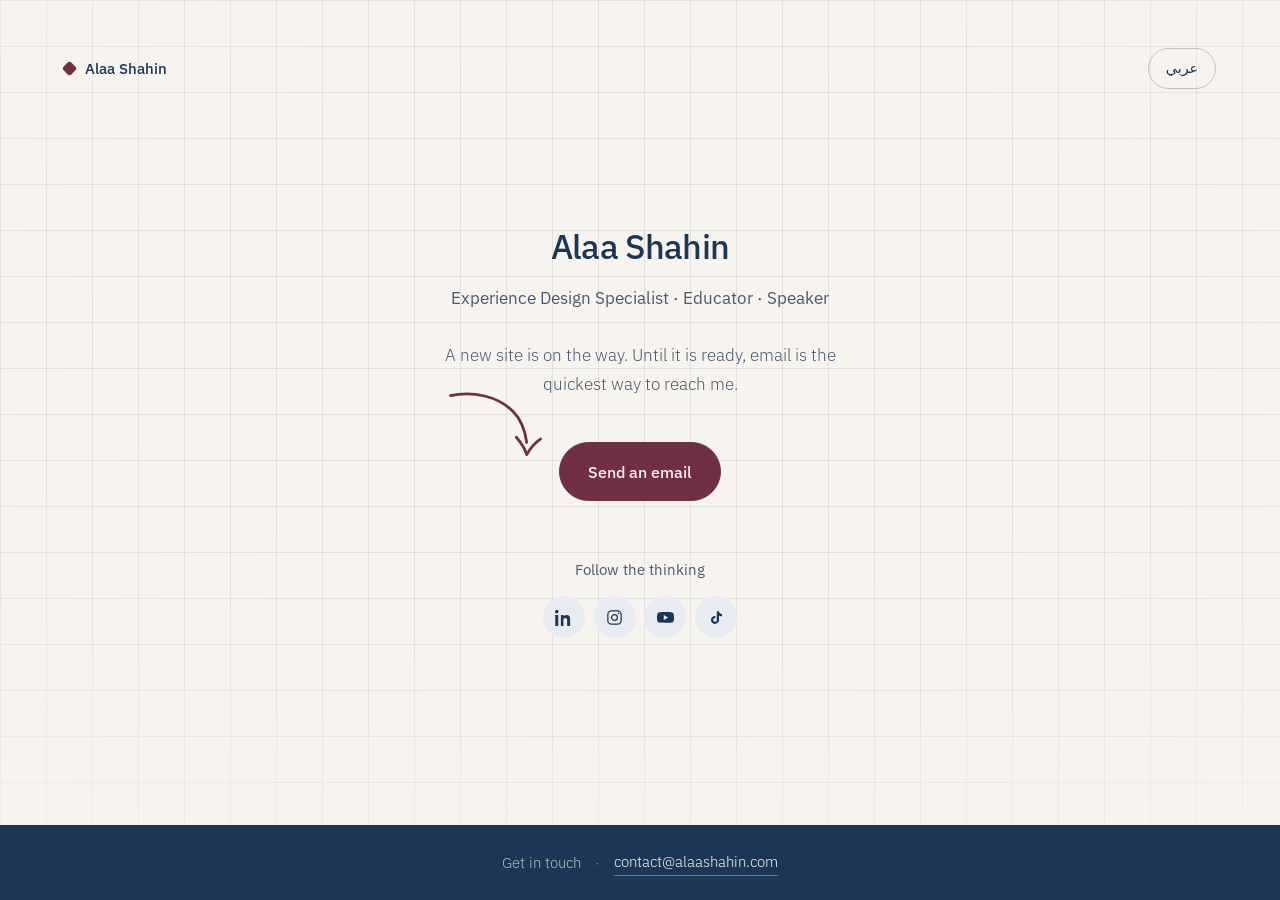
==== index.html @ 63968dbb "Lead the holding page with the name and the role line Drops the "Ask better questions / design bette" ====
<!DOCTYPE html>
<html lang="en" dir="ltr">
<head>
<meta charset="utf-8">
<meta name="viewport" content="width=device-width, initial-scale=1, viewport-fit=cover">
<title>Alaa Shahin — Experience Design Specialist, Educator, Speaker</title>
<meta name="description" content="Alaa Shahin — experience design, research and teaching. A new site is on the way; email is the quickest way to reach me in the meantime.">
<link rel="canonical" href="https://alaashahin.com/">
<meta name="theme-color" content="#F7F3EE">
<meta property="og:type" content="website">
<meta property="og:site_name" content="Alaa Shahin">
<meta property="og:title" content="Alaa Shahin — Experience Design Specialist, Educator, Speaker">
<meta property="og:description" content="A new site is on the way. Email is the quickest way to reach me in the meantime.">
<meta property="og:url" content="https://alaashahin.com/">

<link rel="icon" href="data:image/svg+xml,<svg xmlns=%27http://www.w3.org/2000/svg%27 viewBox=%270 0 100 100%27><rect width=%27100%27 height=%27100%27 rx=%2722%27 fill=%27%23F7F3EE%27/><rect x=%2736%27 y=%2736%27 width=%2728%27 height=%2728%27 rx=%276%27 fill=%27%23702F44%27 transform=%27rotate(45 50 50)%27/></svg>">

<link rel="preconnect" href="https://fonts.googleapis.com">
<link rel="preconnect" href="https://fonts.gstatic.com" crossorigin>
<link rel="stylesheet" href="https://fonts.googleapis.com/css2?family=El+Messiri:wght@400..700&family=IBM+Plex+Sans:wght@300;400;500;600;700&display=swap">

<style>
/* ═══════════════════════════════════════════════════════════
   Alaa Shahin — holding page
   Paper ground, navy as the voice, wine for the one highlight,
   the arrow and the pill. Graph paper is the only texture.
   ═══════════════════════════════════════════════════════════ */
*,*::before,*::after{box-sizing:border-box;margin:0;padding:0}

:root{
  --wine:#702F44; --wine-hover:#843A53; --wine-pressed:#5A2536; --wine-tint:#F4E9EC;
  --navy:#1B3656; --navy-600:#24466F; --navy-900:#0F2136; --navy-tint:#E8ECF2;
  --paper:#F7F3EE; --paper-2:#EFE9E1; --white:#FFFFFF;
  --ink:#1B3656; --ink-2:#4A5A6E; --ink-3:#6B7684;
  --grey:#8B8B8B;

  --f-ar:'El Messiri','IBM Plex Sans',sans-serif;
  --f-la:'IBM Plex Sans',system-ui,-apple-system,sans-serif;

  --r-field:14px; --r-card:20px; --r-pill:999px;
  --ease:cubic-bezier(.2,.8,.2,1);
}

html{-webkit-text-size-adjust:100%}
body{
  font-family:var(--f-la);
  font-size:17px;font-weight:300;line-height:1.7;
  background:var(--paper);color:var(--ink-2);
  min-height:100dvh;display:flex;flex-direction:column;
  -webkit-font-smoothing:antialiased;
}
[dir="rtl"] body{font-family:var(--f-ar);font-weight:400;line-height:1.8}
body{transition:opacity .18s var(--ease)}
body.is-swapping{opacity:0}

/* graph paper — the only texture, navy on paper */
.cover{
  position:relative;flex:1;display:flex;flex-direction:column;
  padding:clamp(1.5rem,4vw,3rem) clamp(1.25rem,5vw,4rem);
  overflow:hidden;
}
.cover::before{
  content:'';position:absolute;inset:0;pointer-events:none;
  background-image:
    linear-gradient(rgba(27,54,86,.10) 1px,transparent 1px),
    linear-gradient(90deg,rgba(27,54,86,.10) 1px,transparent 1px);
  background-size:46px 46px;
  mask-image:radial-gradient(120% 95% at 50% 40%,#000 35%,transparent 88%);
  -webkit-mask-image:radial-gradient(120% 95% at 50% 40%,#000 35%,transparent 88%);
}
.cover>*{position:relative;z-index:1}

/* ── top bar ───────────────────────────────────────────── */
.bar{display:flex;align-items:center;justify-content:space-between;gap:1rem}
.mark{display:inline-flex;align-items:center;gap:.6rem;font-family:var(--f-la);font-size:.95rem;font-weight:500;color:var(--navy)}
[dir="rtl"] .mark{font-family:var(--f-ar)}
.nuqta{width:11px;height:11px;border-radius:3px;background:var(--wine);transform:rotate(45deg);flex-shrink:0}

.lang{
  font:inherit;font-size:.9rem;font-weight:400;
  background:transparent;color:var(--navy);
  border:1px solid rgba(27,54,86,.25);border-radius:var(--r-pill);
  padding:.45rem 1.05rem;cursor:pointer;
  transition:background-color .25s var(--ease),border-color .25s var(--ease),color .25s var(--ease);
}
.lang:hover,.lang:focus-visible{background:var(--navy);border-color:var(--navy);color:var(--paper)}

/* ── centre ────────────────────────────────────────────── */
.mid{flex:1;display:flex;flex-direction:column;justify-content:center;align-items:center;
     text-align:center;max-width:52rem;margin-inline:auto;margin-block:clamp(2.5rem,6vw,4.5rem)}


/* the line, set bold in navy with one wine highlight */
.line{
  font-family:var(--f-la);font-weight:500;
  font-size:clamp(2.4rem,1.2rem+4.8vw,4.25rem);
  line-height:1.12;letter-spacing:-.02em;color:var(--navy);
  text-wrap:balance;
}
[dir="rtl"] .line{font-family:var(--f-ar);font-weight:500;letter-spacing:0;line-height:1.35}

/* the role line sits under the name, wine marking the separators */
.role{
  font-size:clamp(1rem,.95rem+.3vw,1.14rem);font-weight:400;
  color:var(--ink-2);margin-top:clamp(.85rem,2vw,1.15rem);text-wrap:balance;
}
[dir="rtl"] .role{font-weight:400}
.role .sep{color:var(--wine)}

.sub{font-size:17px;color:var(--ink-2);margin-top:clamp(1.25rem,2.5vw,1.75rem);max-width:42ch;margin-inline:auto}

/* ── the action, with the drawn arrow leaning into it ──── */
.act{position:relative;display:inline-flex;align-items:center;margin-top:clamp(2rem,4vw,2.75rem)}
.arrow{
  position:absolute;inset-inline-end:calc(100% + .5rem);bottom:58%;
  width:clamp(74px,9vw,104px);height:auto;color:var(--wine);pointer-events:none;
}
[dir="rtl"] .arrow{transform:scaleX(-1)}
@media (max-width:640px){.arrow{display:none}}

.btn{
  display:inline-flex;align-items:center;gap:.65rem;
  padding:.9rem 1.75rem;border-radius:var(--r-pill);
  font:inherit;font-size:1.02rem;font-weight:500;
  background:var(--wine);color:var(--paper);border:1px solid var(--wine);
  text-decoration:none;
  transition:transform .25s var(--ease),background-color .25s var(--ease),border-color .25s var(--ease);
}
.btn:hover,.btn:focus-visible{background:var(--wine-hover);border-color:var(--wine-hover);transform:translateY(-2px)}
.btn:active{background:var(--wine-pressed);transform:translateY(0)}

/* ── follow ────────────────────────────────────────────── */
.follow{display:flex;flex-direction:column;align-items:center;gap:.9rem;margin-top:clamp(2.5rem,5vw,3.5rem)}
.follow__k{font-size:.92rem;font-weight:400;color:var(--ink-2)}
.social{display:flex;gap:.55rem}
.social a{
  width:42px;height:42px;display:grid;place-items:center;border-radius:50%;
  background:var(--navy-tint);color:var(--navy);
  transition:background-color .25s var(--ease),color .25s var(--ease),transform .25s var(--ease);
}
.social a:hover,.social a:focus-visible{background:var(--wine);color:var(--paper);transform:translateY(-2px)}

/* ── navy closes ───────────────────────────────────────── */
.close{background:var(--navy);color:rgba(247,243,238,.7);padding:clamp(1.15rem,2.5vw,1.5rem) clamp(1.25rem,5vw,4rem);font-size:.93rem}
.close__in{display:flex;flex-wrap:wrap;align-items:center;justify-content:center;gap:.4rem .85rem;max-width:1200px;margin-inline:auto;text-align:center}
.close a{color:var(--paper);text-decoration:none;border-bottom:1px solid rgba(247,243,238,.35);padding-bottom:1px;transition:border-color .25s var(--ease)}
.close a:hover{border-color:var(--paper)}
.dot{color:var(--grey)}

:focus-visible{outline:2px solid var(--wine);outline-offset:3px;border-radius:var(--r-field)}
@media (prefers-reduced-motion:reduce){*,*::before,*::after{transition-duration:.001ms!important;animation-duration:.001ms!important}}
</style>
</head>
<body>

<main class="cover">
  <div class="bar">
    <span class="mark">
      <span class="nuqta" aria-hidden="true"></span>
      <span data-ar="آلاء شاهين">Alaa Shahin</span>
    </span>
    <button class="lang" type="button" id="lang" aria-label="Switch language"><span id="langLabel">عربي</span></button>
  </div>

  <div class="mid">
    <h1 class="line" data-ar="آلاء شاهين">Alaa Shahin</h1>

    <p class="role" data-ar="أخصائية تصميم تجربة <span class='sep'>·</span> مدرِّبة <span class='sep'>·</span> متحدثة">Experience Design Specialist <span class="sep">·</span> Educator <span class="sep">·</span> Speaker</p>

    <p class="sub" data-ar="الموقع الجديد عم يتجهّز. لحتى يخلص، أسرع طريقة للتواصل هي البريد.">A new site is on the way. Until it is ready, email is the quickest way to reach me.</p>

    <div class="act">
      <svg class="arrow" viewBox="0 0 120 92" fill="none" aria-hidden="true">
        <path d="M4 10c26-6 55 1 72 18 9 9 14 21 16 36" stroke="currentColor" stroke-width="3.2" stroke-linecap="round"/>
        <path d="M80 58c6 7 10 13 12 20 4-7 9-13 16-18" stroke="currentColor" stroke-width="3.2" stroke-linecap="round" stroke-linejoin="round"/>
      </svg>
      <a class="btn" href="mailto:contact@alaashahin.com">
        <span data-ar="مراسلة عبر البريد">Send an email</span>
      </a>
    </div>

    <div class="follow">
      <p class="follow__k" data-ar="متابعة الأفكار">Follow the thinking</p>
      <div class="social">
        <a href="https://www.linkedin.com/in/thealaashahin/" target="_blank" rel="noopener" aria-label="LinkedIn"><svg width="17" height="17" viewBox="0 0 24 24" fill="currentColor" aria-hidden="true"><path d="M4.98 3.5A2.5 2.5 0 1 1 0 3.5a2.5 2.5 0 0 1 4.98 0zM.4 8.4h4.2V24H.4zM8.3 8.4h4v2.13h.06c.56-1.06 1.93-2.18 3.97-2.18 4.25 0 5.03 2.8 5.03 6.43V24h-4.19v-7.36c0-1.76-.03-4.02-2.45-4.02-2.45 0-2.83 1.92-2.83 3.9V24H8.3z"/></svg></a>
        <a href="https://www.instagram.com/thealaashahin/" target="_blank" rel="noopener" aria-label="Instagram"><svg width="17" height="17" viewBox="0 0 24 24" fill="none" stroke="currentColor" stroke-width="1.75" aria-hidden="true"><rect x="2.6" y="2.6" width="18.8" height="18.8" rx="5.2"/><circle cx="12" cy="12" r="4.1"/><circle cx="17.6" cy="6.4" r="1.15" fill="currentColor" stroke="none"/></svg></a>
        <a href="https://www.youtube.com/@TheAlaaShahin" target="_blank" rel="noopener" aria-label="YouTube"><svg width="17" height="17" viewBox="0 0 24 24" fill="currentColor" aria-hidden="true"><path d="M23.5 6.9a3 3 0 0 0-2.1-2.1C19.5 4.3 12 4.3 12 4.3s-7.5 0-9.4.5A3 3 0 0 0 .5 6.9C0 8.8 0 12 0 12s0 3.2.5 5.1a3 3 0 0 0 2.1 2.1c1.9.5 9.4.5 9.4.5s7.5 0 9.4-.5a3 3 0 0 0 2.1-2.1C24 15.2 24 12 24 12s0-3.2-.5-5.1zM9.6 15.6V8.4l6.2 3.6z"/></svg></a>
        <a href="https://www.tiktok.com/@thealaashahin" target="_blank" rel="noopener" aria-label="TikTok"><svg width="17" height="17" viewBox="0 0 24 24" fill="currentColor" aria-hidden="true"><path d="M16.6 5.82A4.28 4.28 0 0 1 15.54 3h-3.09v12.4a2.59 2.59 0 1 1-1.83-2.48V9.77a5.68 5.68 0 1 0 4.92 5.63V9.01a7.35 7.35 0 0 0 4.3 1.38V7.3a4.28 4.28 0 0 1-3.24-1.48z"/></svg></a>
      </div>
    </div>
  </div>
</main>

<footer class="close">
  <p class="close__in">
    <span data-ar="للتواصل">Get in touch</span>
    <span class="dot" aria-hidden="true">·</span>
    <a href="mailto:contact@alaashahin.com">contact@alaashahin.com</a>
  </p>
</footer>

<script>
/* English lives in the markup so the page is correct and indexable with
   JavaScript off; Arabic rides along in data-ar. */
(function(){
  var root=document.documentElement, body=document.body;
  var btn=document.getElementById('lang'), label=document.getElementById('langLabel');
  function apply(l){
    var n=document.querySelectorAll('[data-ar]');
    for(var i=0;i<n.length;i++){
      var el=n[i];
      if(el.dataset.en===undefined) el.dataset.en=el.innerHTML;
      el.innerHTML=(l==='ar')?el.dataset.ar:el.dataset.en;
    }
    root.lang=l; root.dir=(l==='ar')?'rtl':'ltr';
    label.textContent=(l==='ar')?'English':'عربي';
    document.title=(l==='ar')
      ?'آلاء شاهين — أخصائية تصميم تجربة ومدرِّبة ومتحدثة'
      :'Alaa Shahin — Experience Design Specialist, Educator, Speaker';
  }
  function current(){ try{ return localStorage.getItem('as-lang')||'en'; }catch(e){ return 'en'; } }
  btn.addEventListener('click',function(){
    var next=current()==='ar'?'en':'ar';
    try{ localStorage.setItem('as-lang',next); }catch(e){}
    body.classList.add('is-swapping');
    setTimeout(function(){ apply(next); body.classList.remove('is-swapping'); },160);
  });
  apply(current());
})();
</script>
</body>
</html>
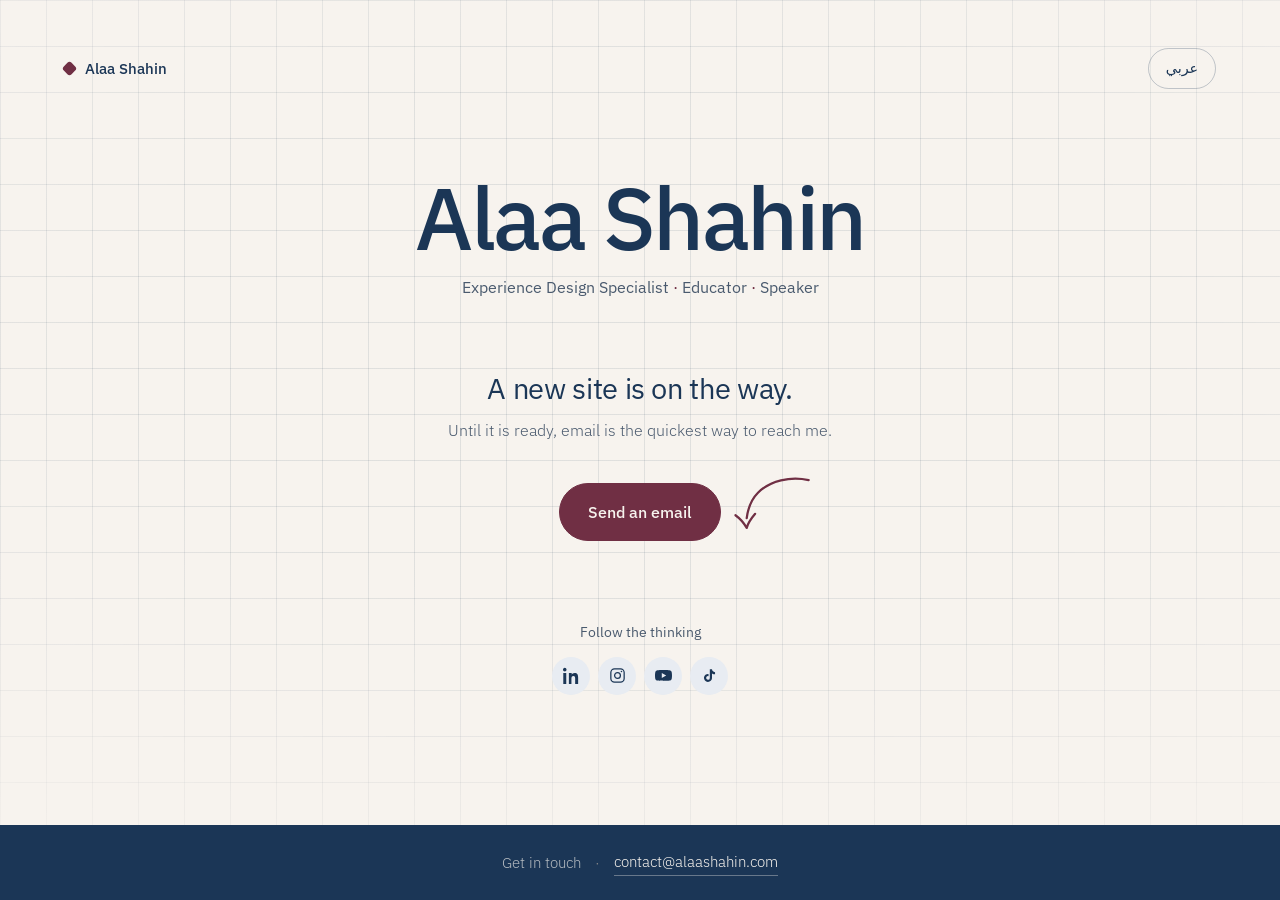
==== commit 3530ff0b: "Fix broken clamp() sizes and rebuild the holding page hierarchy Every clamp() on the page used an un" ====
--- a/index.html
+++ b/index.html
@@ -91,31 +91,48 @@
 
 
 /* the line, set bold in navy with one wine highlight */
+/* ── tier 1 · who ─────────────────────────────────────────
+   The name carries the page. Everything else steps down from it. */
 .line{
   font-family:var(--f-la);font-weight:500;
-  font-size:clamp(2.4rem,1.2rem+4.8vw,4.25rem);
-  line-height:1.12;letter-spacing:-.02em;color:var(--navy);
+  font-size:clamp(3rem,1.5rem + 6.2vw,5.5rem);
+  line-height:1.05;letter-spacing:-.028em;color:var(--navy);
   text-wrap:balance;
 }
-[dir="rtl"] .line{font-family:var(--f-ar);font-weight:500;letter-spacing:0;line-height:1.35}
-
-/* the role line sits under the name, wine marking the separators */
+[dir="rtl"] .line{font-family:var(--f-ar);font-weight:500;letter-spacing:0;line-height:1.28}
+
+/* tier 1b · the role is bound to the name — small, close, quiet,
+   with the wine only on the separators */
 .role{
-  font-size:clamp(1rem,.95rem+.3vw,1.14rem);font-weight:400;
-  color:var(--ink-2);margin-top:clamp(.85rem,2vw,1.15rem);text-wrap:balance;
-}
-[dir="rtl"] .role{font-weight:400}
+  font-size:clamp(.92rem,.88rem + .2vw,1rem);font-weight:400;
+  color:var(--ink-2);margin-top:.7rem;text-wrap:balance;
+}
 .role .sep{color:var(--wine)}
 
-.sub{font-size:17px;color:var(--ink-2);margin-top:clamp(1.25rem,2.5vw,1.75rem);max-width:42ch;margin-inline:auto}
+/* ── tier 2 · what is happening ───────────────────────────
+   The reason the page exists, so it reads as a statement, not a note. */
+.msg{
+  font-family:var(--f-la);font-weight:400;
+  font-size:clamp(1.3rem,1.08rem + 1.05vw,1.8rem);
+  line-height:1.3;letter-spacing:-.012em;color:var(--navy);
+  margin-top:clamp(2.75rem,6vw,4.25rem);
+}
+[dir="rtl"] .msg{font-family:var(--f-ar);letter-spacing:0;line-height:1.5}
+
+/* tier 3 · the detail under it */
+.sub{font-size:1rem;color:var(--ink-2);margin-top:.65rem;max-width:44ch;margin-inline:auto;text-wrap:balance}
 
 /* ── the action, with the drawn arrow leaning into it ──── */
-.act{position:relative;display:inline-flex;align-items:center;margin-top:clamp(2rem,4vw,2.75rem)}
+.act{position:relative;display:inline-flex;align-items:center;margin-top:clamp(1.75rem,3.5vw,2.4rem)}
+/* sweeps off the end of the copy above and curves down into the button.
+   Mirrored in LTR so the tail reads as coming from the text; in RTL the
+   whole block flips, so the original drawing is already the right way. */
 .arrow{
-  position:absolute;inset-inline-end:calc(100% + .5rem);bottom:58%;
-  width:clamp(74px,9vw,104px);height:auto;color:var(--wine);pointer-events:none;
-}
-[dir="rtl"] .arrow{transform:scaleX(-1)}
+  position:absolute;inset-inline-start:calc(100% + .4rem);bottom:6%;
+  width:clamp(62px,6.6vw,86px);height:auto;color:var(--wine);pointer-events:none;
+  transform:scaleX(-1);
+}
+[dir="rtl"] .arrow{transform:none}
 @media (max-width:640px){.arrow{display:none}}
 
 .btn{
@@ -130,11 +147,12 @@
 .btn:active{background:var(--wine-pressed);transform:translateY(0)}
 
 /* ── follow ────────────────────────────────────────────── */
-.follow{display:flex;flex-direction:column;align-items:center;gap:.9rem;margin-top:clamp(2.5rem,5vw,3.5rem)}
-.follow__k{font-size:.92rem;font-weight:400;color:var(--ink-2)}
-.social{display:flex;gap:.55rem}
+/* ── tier 4 · the quiet secondary route ──────────────────── */
+.follow{display:flex;flex-direction:column;align-items:center;gap:.75rem;margin-top:clamp(3.25rem,7vw,5rem)}
+.follow__k{font-size:.86rem;font-weight:400;color:var(--ink-2)}
+.social{display:flex;gap:.5rem}
 .social a{
-  width:42px;height:42px;display:grid;place-items:center;border-radius:50%;
+  width:38px;height:38px;display:grid;place-items:center;border-radius:50%;
   background:var(--navy-tint);color:var(--navy);
   transition:background-color .25s var(--ease),color .25s var(--ease),transform .25s var(--ease);
 }
@@ -167,7 +185,8 @@
 
     <p class="role" data-ar="أخصائية تصميم تجربة <span class='sep'>·</span> مدرِّبة <span class='sep'>·</span> متحدثة">Experience Design Specialist <span class="sep">·</span> Educator <span class="sep">·</span> Speaker</p>
 
-    <p class="sub" data-ar="الموقع الجديد عم يتجهّز. لحتى يخلص، أسرع طريقة للتواصل هي البريد.">A new site is on the way. Until it is ready, email is the quickest way to reach me.</p>
+    <p class="msg" data-ar="الموقع الجديد عم يتجهّز.">A new site is on the way.</p>
+    <p class="sub" data-ar="لحتى يخلص، أسرع طريقة للتواصل هي البريد.">Until it is ready, email is the quickest way to reach me.</p>
 
     <div class="act">
       <svg class="arrow" viewBox="0 0 120 92" fill="none" aria-hidden="true">
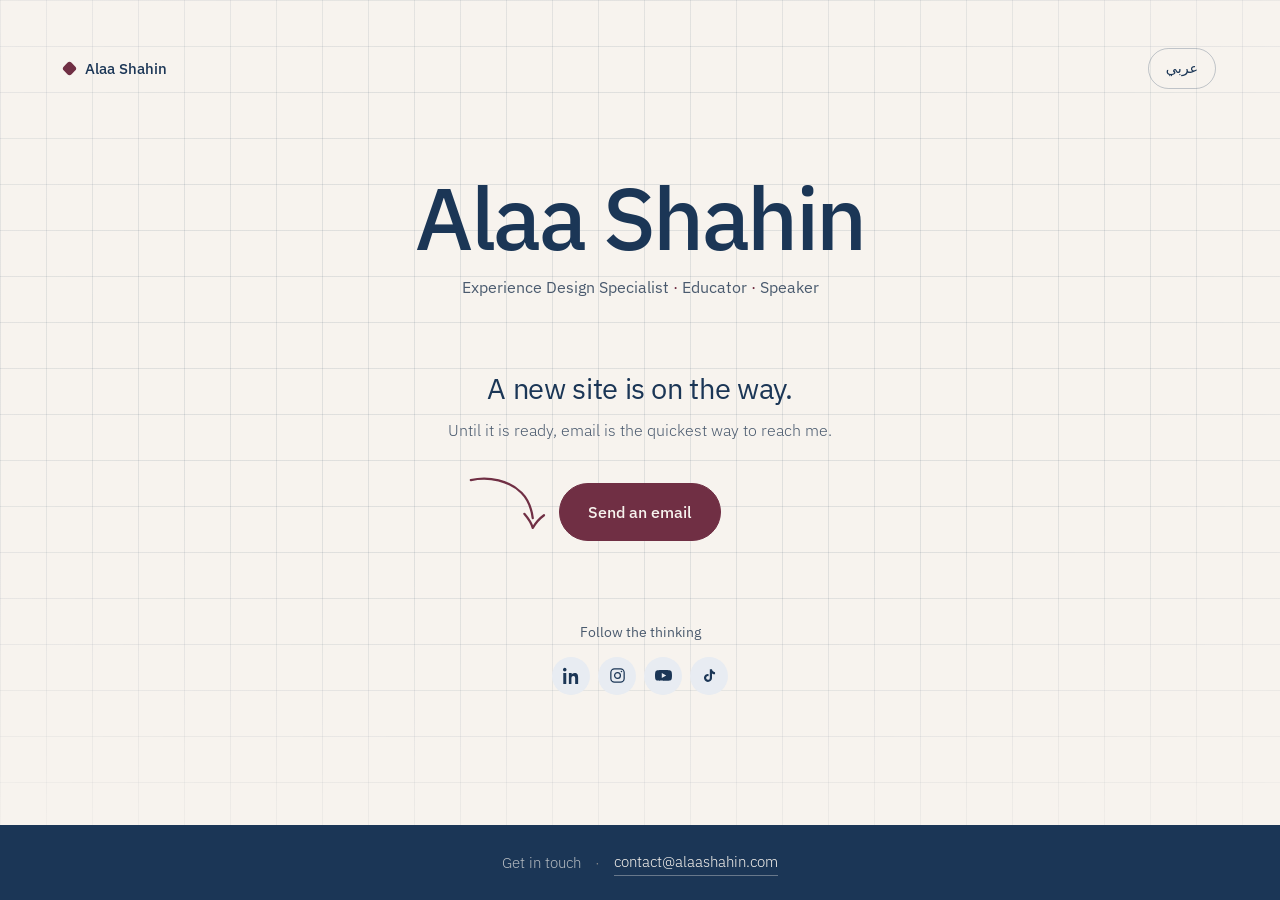
==== commit e5303ec9: "Redraw the arrow tail-left and switch the Arabic to formal The arrow is drawn unmirrored again — tai" ====
--- a/index.html
+++ b/index.html
@@ -124,15 +124,14 @@
 
 /* ── the action, with the drawn arrow leaning into it ──── */
 .act{position:relative;display:inline-flex;align-items:center;margin-top:clamp(1.75rem,3.5vw,2.4rem)}
-/* sweeps off the end of the copy above and curves down into the button.
-   Mirrored in LTR so the tail reads as coming from the text; in RTL the
-   whole block flips, so the original drawing is already the right way. */
+/* Tail starts up at the copy, curves over and the head comes down into
+   the button — so it sits before the button, drawn unmirrored. RTL flips
+   the whole block, so the drawing mirrors with it. */
 .arrow{
-  position:absolute;inset-inline-start:calc(100% + .4rem);bottom:6%;
+  position:absolute;inset-inline-end:calc(100% + .4rem);bottom:6%;
   width:clamp(62px,6.6vw,86px);height:auto;color:var(--wine);pointer-events:none;
-  transform:scaleX(-1);
-}
-[dir="rtl"] .arrow{transform:none}
+}
+[dir="rtl"] .arrow{transform:scaleX(-1)}
 @media (max-width:640px){.arrow{display:none}}
 
 .btn{
@@ -183,10 +182,10 @@
   <div class="mid">
     <h1 class="line" data-ar="آلاء شاهين">Alaa Shahin</h1>
 
-    <p class="role" data-ar="أخصائية تصميم تجربة <span class='sep'>·</span> مدرِّبة <span class='sep'>·</span> متحدثة">Experience Design Specialist <span class="sep">·</span> Educator <span class="sep">·</span> Speaker</p>
-
-    <p class="msg" data-ar="الموقع الجديد عم يتجهّز.">A new site is on the way.</p>
-    <p class="sub" data-ar="لحتى يخلص، أسرع طريقة للتواصل هي البريد.">Until it is ready, email is the quickest way to reach me.</p>
+    <p class="role" data-ar="متخصصة تصميم تجارب <span class='sep'>·</span> مدرِّبة <span class='sep'>·</span> متحدثة">Experience Design Specialist <span class="sep">·</span> Educator <span class="sep">·</span> Speaker</p>
+
+    <p class="msg" data-ar="الموقع الجديد قيد الإنشاء.">A new site is on the way.</p>
+    <p class="sub" data-ar="وإلى حين اكتماله، يبقى البريد الإلكتروني أسرع وسيلة للتواصل.">Until it is ready, email is the quickest way to reach me.</p>
 
     <div class="act">
       <svg class="arrow" viewBox="0 0 120 92" fill="none" aria-hidden="true">
@@ -194,12 +193,12 @@
         <path d="M80 58c6 7 10 13 12 20 4-7 9-13 16-18" stroke="currentColor" stroke-width="3.2" stroke-linecap="round" stroke-linejoin="round"/>
       </svg>
       <a class="btn" href="mailto:contact@alaashahin.com">
-        <span data-ar="مراسلة عبر البريد">Send an email</span>
+        <span data-ar="المراسلة عبر البريد">Send an email</span>
       </a>
     </div>
 
     <div class="follow">
-      <p class="follow__k" data-ar="متابعة الأفكار">Follow the thinking</p>
+      <p class="follow__k" data-ar="لمتابعة الأفكار">Follow the thinking</p>
       <div class="social">
         <a href="https://www.linkedin.com/in/thealaashahin/" target="_blank" rel="noopener" aria-label="LinkedIn"><svg width="17" height="17" viewBox="0 0 24 24" fill="currentColor" aria-hidden="true"><path d="M4.98 3.5A2.5 2.5 0 1 1 0 3.5a2.5 2.5 0 0 1 4.98 0zM.4 8.4h4.2V24H.4zM8.3 8.4h4v2.13h.06c.56-1.06 1.93-2.18 3.97-2.18 4.25 0 5.03 2.8 5.03 6.43V24h-4.19v-7.36c0-1.76-.03-4.02-2.45-4.02-2.45 0-2.83 1.92-2.83 3.9V24H8.3z"/></svg></a>
         <a href="https://www.instagram.com/thealaashahin/" target="_blank" rel="noopener" aria-label="Instagram"><svg width="17" height="17" viewBox="0 0 24 24" fill="none" stroke="currentColor" stroke-width="1.75" aria-hidden="true"><rect x="2.6" y="2.6" width="18.8" height="18.8" rx="5.2"/><circle cx="12" cy="12" r="4.1"/><circle cx="17.6" cy="6.4" r="1.15" fill="currentColor" stroke="none"/></svg></a>
@@ -234,7 +233,7 @@
     root.lang=l; root.dir=(l==='ar')?'rtl':'ltr';
     label.textContent=(l==='ar')?'English':'عربي';
     document.title=(l==='ar')
-      ?'آلاء شاهين — أخصائية تصميم تجربة ومدرِّبة ومتحدثة'
+      ?'آلاء شاهين — متخصصة تصميم تجارب ومدرِّبة ومتحدثة'
       :'Alaa Shahin — Experience Design Specialist, Educator, Speaker';
   }
   function current(){ try{ return localStorage.getItem('as-lang')||'en'; }catch(e){ return 'en'; } }
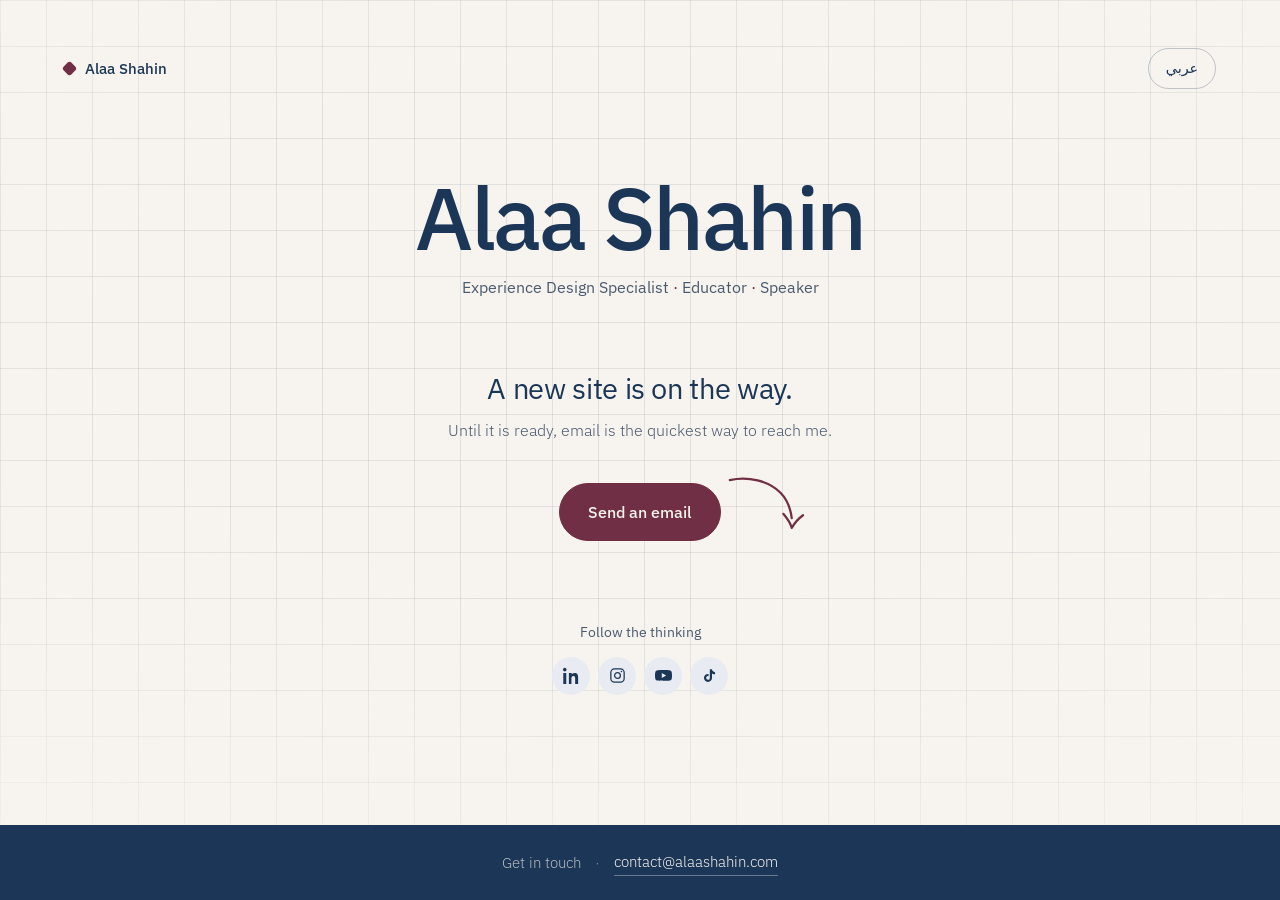
==== commit e1d34447: "Pin the arrow to the right in both languages, same stroke English had it to the left of the button; " ====
--- a/index.html
+++ b/index.html
@@ -124,14 +124,14 @@
 
 /* ── the action, with the drawn arrow leaning into it ──── */
 .act{position:relative;display:inline-flex;align-items:center;margin-top:clamp(1.75rem,3.5vw,2.4rem)}
-/* Tail starts up at the copy, curves over and the head comes down into
-   the button — so it sits before the button, drawn unmirrored. RTL flips
-   the whole block, so the drawing mirrors with it. */
+/* Physical right of the button and drawn the same way in both languages:
+   tail up at the copy, sweeping right and curving down. Deliberately not
+   a logical property and not mirrored in RTL — the arrow keeps the same
+   side and the same stroke whichever direction the page reads. */
 .arrow{
-  position:absolute;inset-inline-end:calc(100% + .4rem);bottom:6%;
+  position:absolute;left:calc(100% + .4rem);bottom:6%;
   width:clamp(62px,6.6vw,86px);height:auto;color:var(--wine);pointer-events:none;
 }
-[dir="rtl"] .arrow{transform:scaleX(-1)}
 @media (max-width:640px){.arrow{display:none}}
 
 .btn{
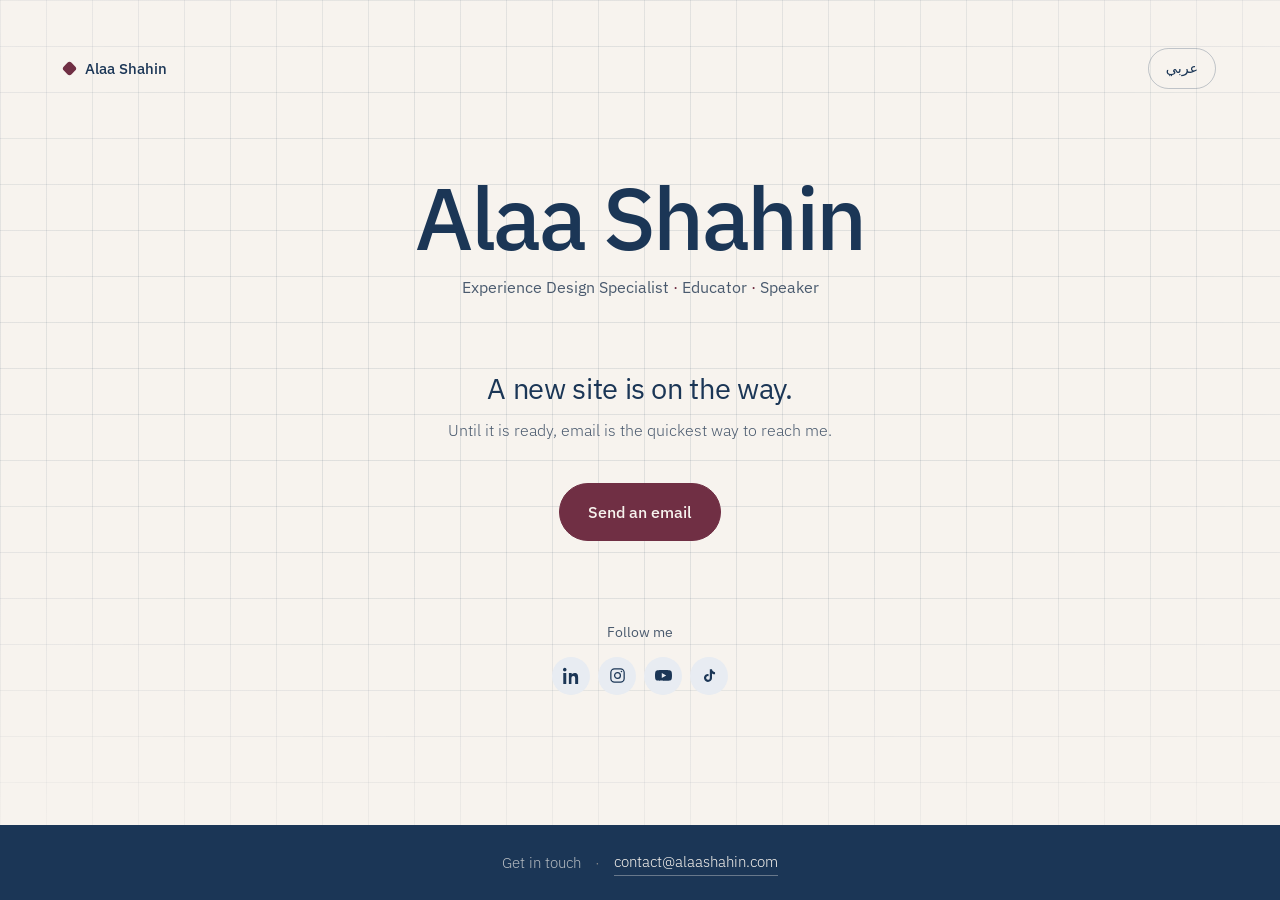
==== commit 6c2bced6: "Remove the arrow and relabel the social row "Follow me" Drops the drawn arrow entirely — markup, sty" ====
--- a/index.html
+++ b/index.html
@@ -22,8 +22,8 @@
 <style>
 /* ═══════════════════════════════════════════════════════════
    Alaa Shahin — holding page
-   Paper ground, navy as the voice, wine for the one highlight,
-   the arrow and the pill. Graph paper is the only texture.
+   Paper ground, navy as the voice, wine for the highlight and the
+   pill. Graph paper is the only texture.
    ═══════════════════════════════════════════════════════════ */
 *,*::before,*::after{box-sizing:border-box;margin:0;padding:0}
 
@@ -122,18 +122,8 @@
 /* tier 3 · the detail under it */
 .sub{font-size:1rem;color:var(--ink-2);margin-top:.65rem;max-width:44ch;margin-inline:auto;text-wrap:balance}
 
-/* ── the action, with the drawn arrow leaning into it ──── */
-.act{position:relative;display:inline-flex;align-items:center;margin-top:clamp(1.75rem,3.5vw,2.4rem)}
-/* Physical right of the button and drawn the same way in both languages:
-   tail up at the copy, sweeping right and curving down. Deliberately not
-   a logical property and not mirrored in RTL — the arrow keeps the same
-   side and the same stroke whichever direction the page reads. */
-.arrow{
-  position:absolute;left:calc(100% + .4rem);bottom:6%;
-  width:clamp(62px,6.6vw,86px);height:auto;color:var(--wine);pointer-events:none;
-}
-@media (max-width:640px){.arrow{display:none}}
-
+/* ── the action ─────────────────────────────────────────── */
+.act{display:inline-flex;align-items:center;margin-top:clamp(1.75rem,3.5vw,2.4rem)}
 .btn{
   display:inline-flex;align-items:center;gap:.65rem;
   padding:.9rem 1.75rem;border-radius:var(--r-pill);
@@ -188,17 +178,13 @@
     <p class="sub" data-ar="وإلى حين اكتماله، يبقى البريد الإلكتروني أسرع وسيلة للتواصل.">Until it is ready, email is the quickest way to reach me.</p>
 
     <div class="act">
-      <svg class="arrow" viewBox="0 0 120 92" fill="none" aria-hidden="true">
-        <path d="M4 10c26-6 55 1 72 18 9 9 14 21 16 36" stroke="currentColor" stroke-width="3.2" stroke-linecap="round"/>
-        <path d="M80 58c6 7 10 13 12 20 4-7 9-13 16-18" stroke="currentColor" stroke-width="3.2" stroke-linecap="round" stroke-linejoin="round"/>
-      </svg>
       <a class="btn" href="mailto:contact@alaashahin.com">
         <span data-ar="المراسلة عبر البريد">Send an email</span>
       </a>
     </div>
 
     <div class="follow">
-      <p class="follow__k" data-ar="لمتابعة الأفكار">Follow the thinking</p>
+      <p class="follow__k" data-ar="لمتابعتي">Follow me</p>
       <div class="social">
         <a href="https://www.linkedin.com/in/thealaashahin/" target="_blank" rel="noopener" aria-label="LinkedIn"><svg width="17" height="17" viewBox="0 0 24 24" fill="currentColor" aria-hidden="true"><path d="M4.98 3.5A2.5 2.5 0 1 1 0 3.5a2.5 2.5 0 0 1 4.98 0zM.4 8.4h4.2V24H.4zM8.3 8.4h4v2.13h.06c.56-1.06 1.93-2.18 3.97-2.18 4.25 0 5.03 2.8 5.03 6.43V24h-4.19v-7.36c0-1.76-.03-4.02-2.45-4.02-2.45 0-2.83 1.92-2.83 3.9V24H8.3z"/></svg></a>
         <a href="https://www.instagram.com/thealaashahin/" target="_blank" rel="noopener" aria-label="Instagram"><svg width="17" height="17" viewBox="0 0 24 24" fill="none" stroke="currentColor" stroke-width="1.75" aria-hidden="true"><rect x="2.6" y="2.6" width="18.8" height="18.8" rx="5.2"/><circle cx="12" cy="12" r="4.1"/><circle cx="17.6" cy="6.4" r="1.15" fill="currentColor" stroke="none"/></svg></a>
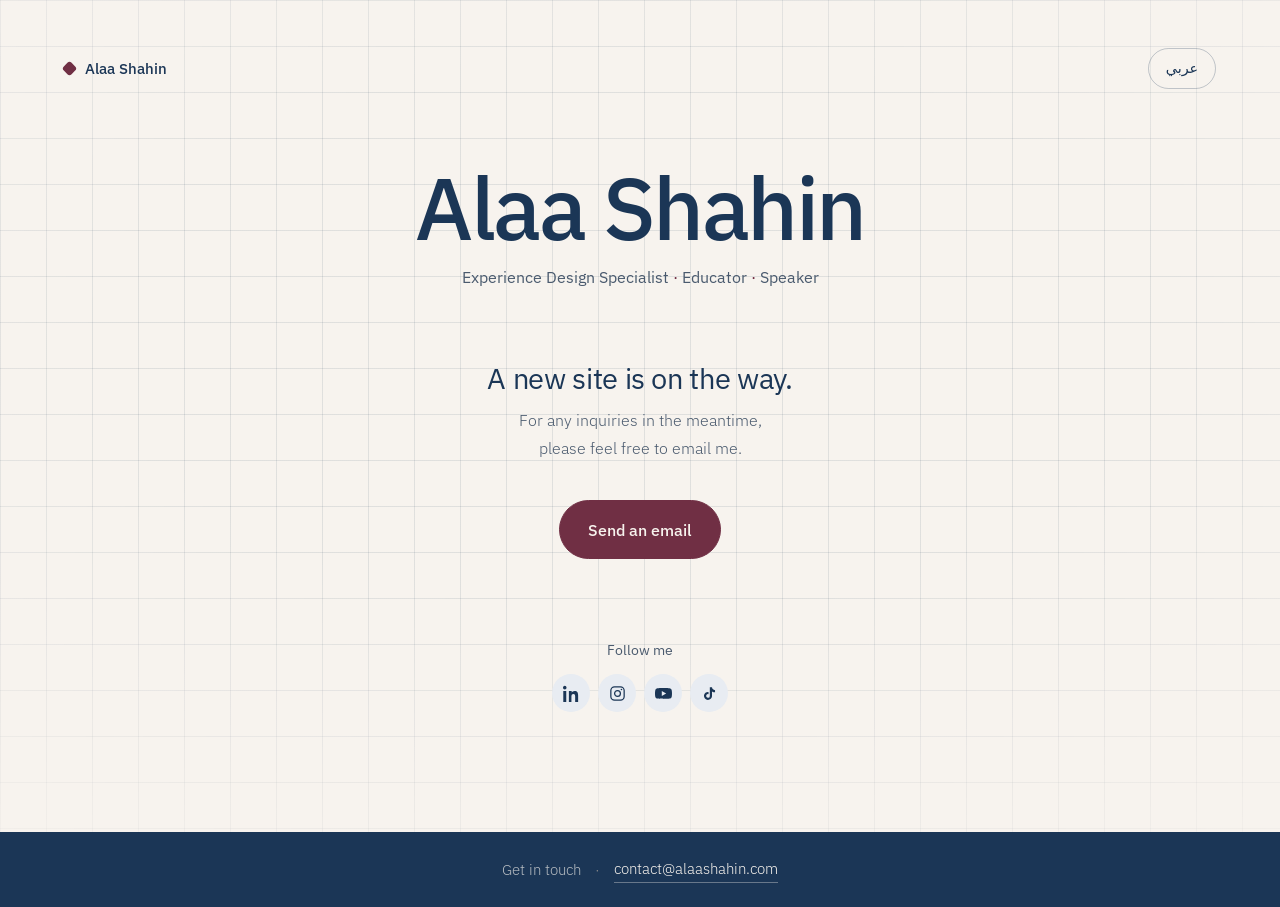
==== commit 33fe2ca3: "Reword the holding page's contact line "For any inquiries in the meantime, please feel free to email" ====
--- a/index.html
+++ b/index.html
@@ -175,7 +175,7 @@
     <p class="role" data-ar="متخصصة تصميم تجارب <span class='sep'>·</span> مدرِّبة <span class='sep'>·</span> متحدثة">Experience Design Specialist <span class="sep">·</span> Educator <span class="sep">·</span> Speaker</p>
 
     <p class="msg" data-ar="الموقع الجديد قيد الإنشاء.">A new site is on the way.</p>
-    <p class="sub" data-ar="وإلى حين اكتماله، يبقى البريد الإلكتروني أسرع وسيلة للتواصل.">Until it is ready, email is the quickest way to reach me.</p>
+    <p class="sub" data-ar="ولأي استفسار في هذه الأثناء، يسعدني تواصلكم عبر البريد الإلكتروني.">For any inquiries in the meantime, please feel free to email me.</p>
 
     <div class="act">
       <a class="btn" href="mailto:contact@alaashahin.com">
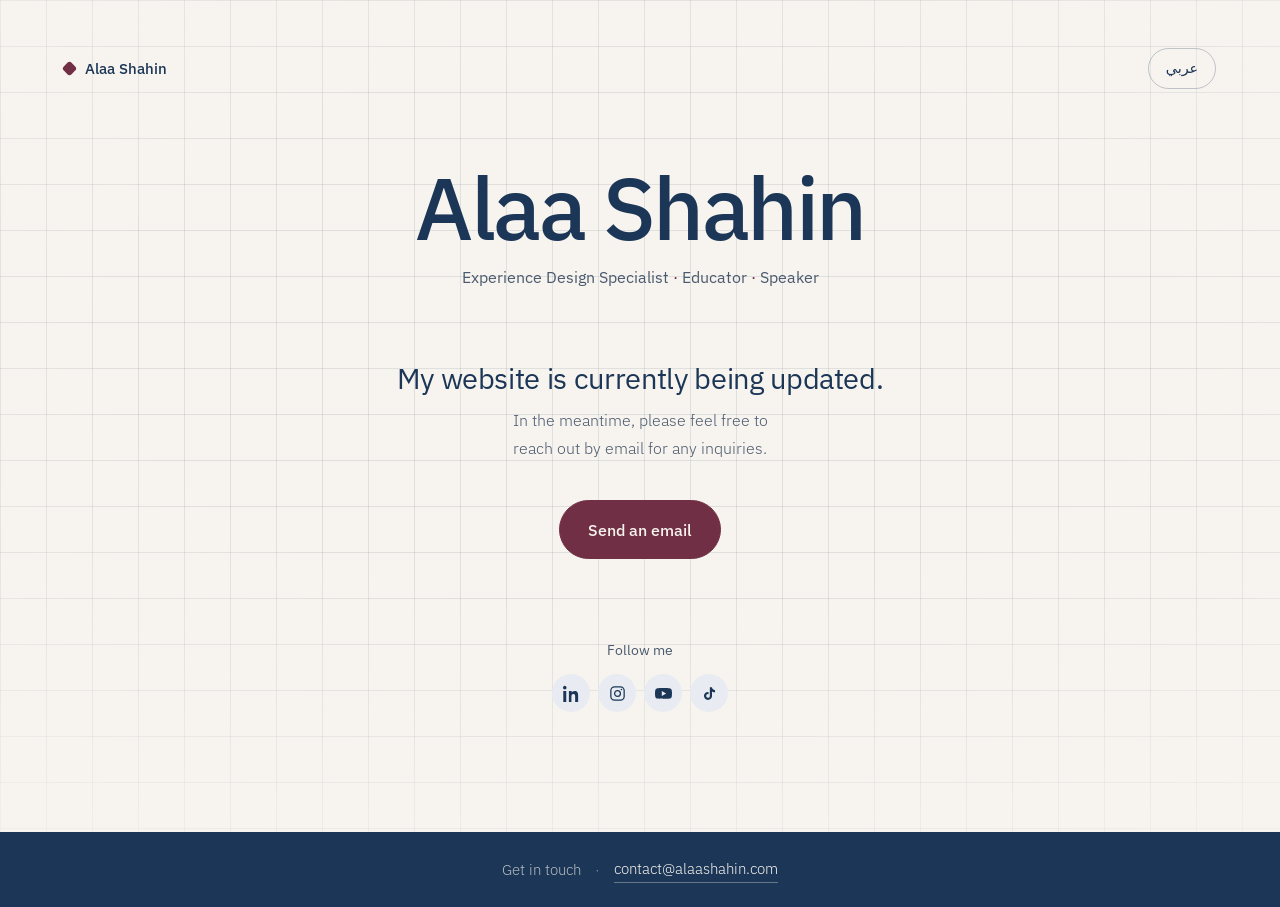
==== commit 53ccf463: "Restate the holding page's status in the client's words The status line and the line under it now re" ====
--- a/index.html
+++ b/index.html
@@ -4,13 +4,13 @@
 <meta charset="utf-8">
 <meta name="viewport" content="width=device-width, initial-scale=1, viewport-fit=cover">
 <title>Alaa Shahin — Experience Design Specialist, Educator, Speaker</title>
-<meta name="description" content="Alaa Shahin — experience design, research and teaching. A new site is on the way; email is the quickest way to reach me in the meantime.">
+<meta name="description" content="Alaa Shahin — experience design, research and teaching. The website is currently being updated; in the meantime, email is the way to reach me for any inquiries.">
 <link rel="canonical" href="https://alaashahin.com/">
 <meta name="theme-color" content="#F7F3EE">
 <meta property="og:type" content="website">
 <meta property="og:site_name" content="Alaa Shahin">
 <meta property="og:title" content="Alaa Shahin — Experience Design Specialist, Educator, Speaker">
-<meta property="og:description" content="A new site is on the way. Email is the quickest way to reach me in the meantime.">
+<meta property="og:description" content="My website is currently being updated. In the meantime, please feel free to reach out by email for any inquiries.">
 <meta property="og:url" content="https://alaashahin.com/">
 
 <link rel="icon" href="data:image/svg+xml,<svg xmlns=%27http://www.w3.org/2000/svg%27 viewBox=%270 0 100 100%27><rect width=%27100%27 height=%27100%27 rx=%2722%27 fill=%27%23F7F3EE%27/><rect x=%2736%27 y=%2736%27 width=%2728%27 height=%2728%27 rx=%276%27 fill=%27%23702F44%27 transform=%27rotate(45 50 50)%27/></svg>">
@@ -174,8 +174,8 @@
 
     <p class="role" data-ar="متخصصة تصميم تجارب <span class='sep'>·</span> مدرِّبة <span class='sep'>·</span> متحدثة">Experience Design Specialist <span class="sep">·</span> Educator <span class="sep">·</span> Speaker</p>
 
-    <p class="msg" data-ar="الموقع الجديد قيد الإنشاء.">A new site is on the way.</p>
-    <p class="sub" data-ar="ولأي استفسار في هذه الأثناء، يسعدني تواصلكم عبر البريد الإلكتروني.">For any inquiries in the meantime, please feel free to email me.</p>
+    <p class="msg" data-ar="الموقع قيد التحديث حالياً.">My website is currently being updated.</p>
+    <p class="sub" data-ar="وفي هذه الأثناء، يسعدني تواصلكم عبر البريد الإلكتروني لأي استفسار.">In the meantime, please feel free to reach out by email for any inquiries.</p>
 
     <div class="act">
       <a class="btn" href="mailto:contact@alaashahin.com">
